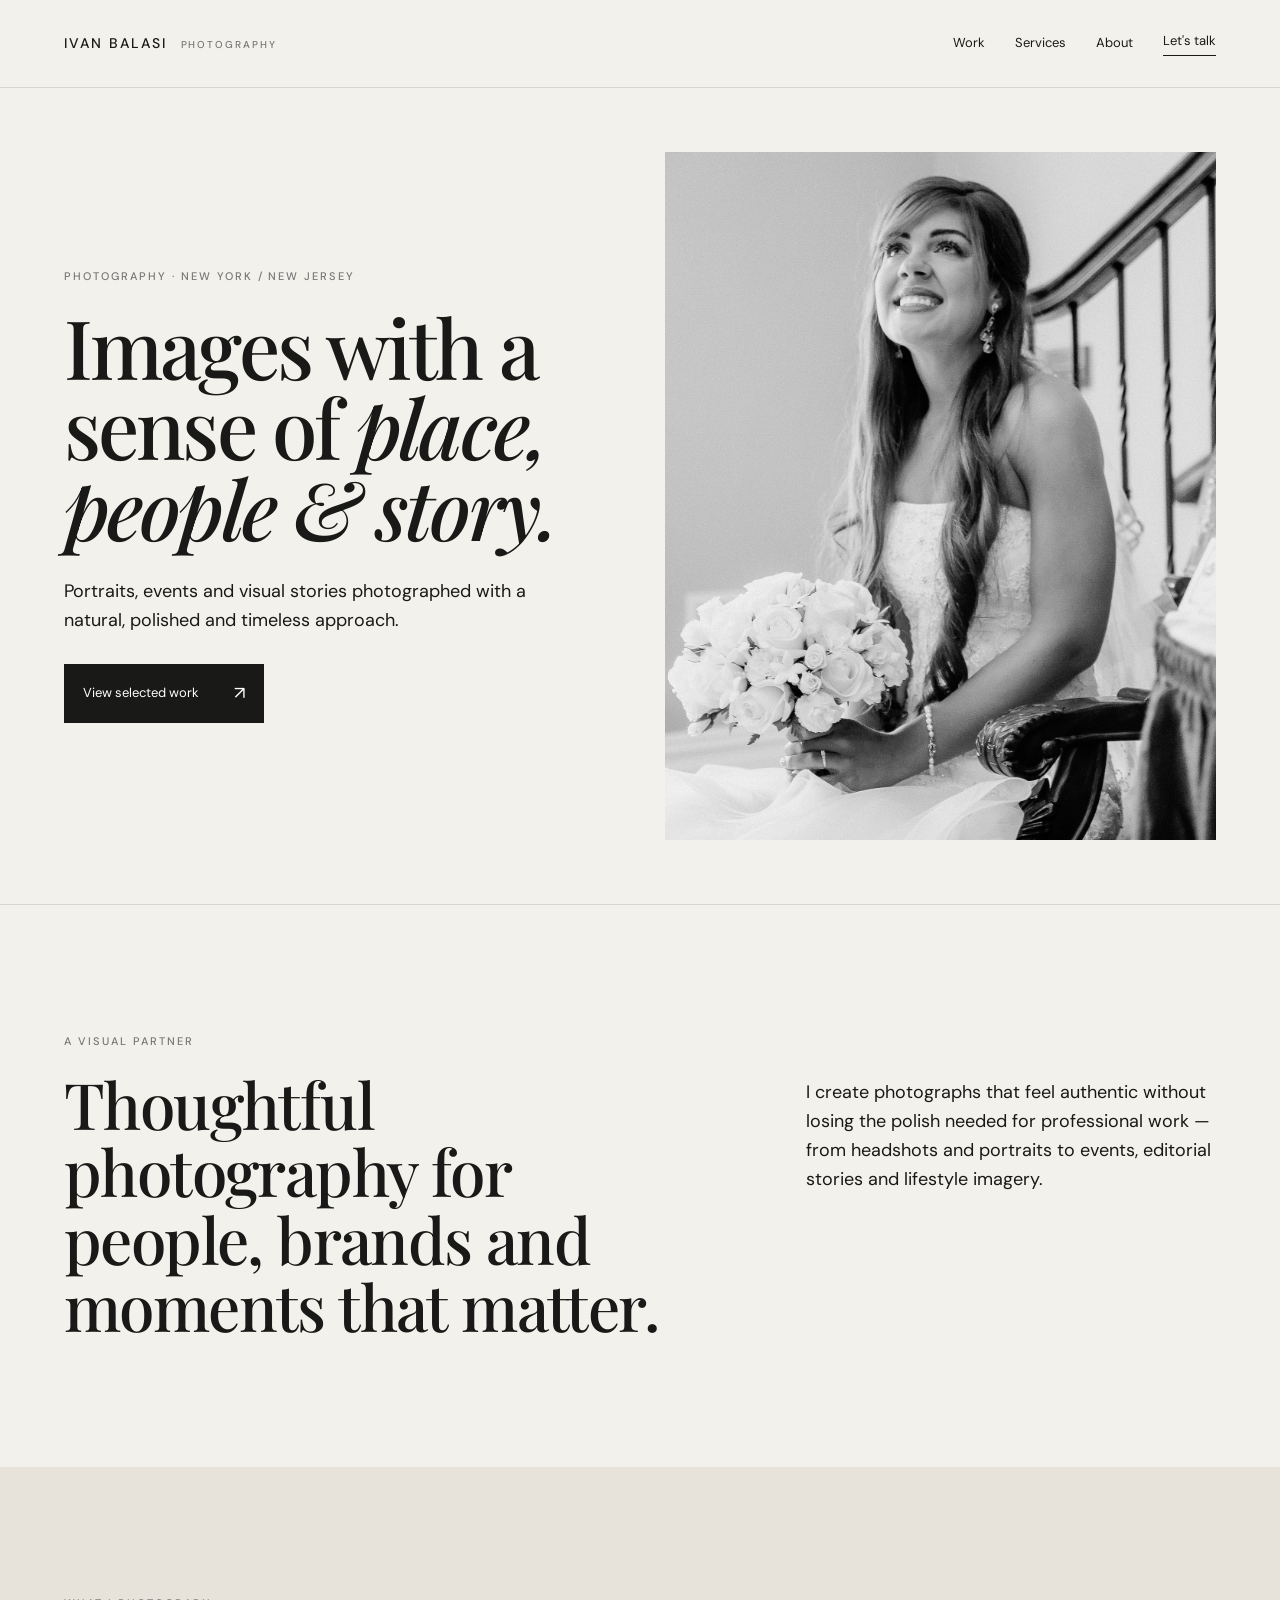
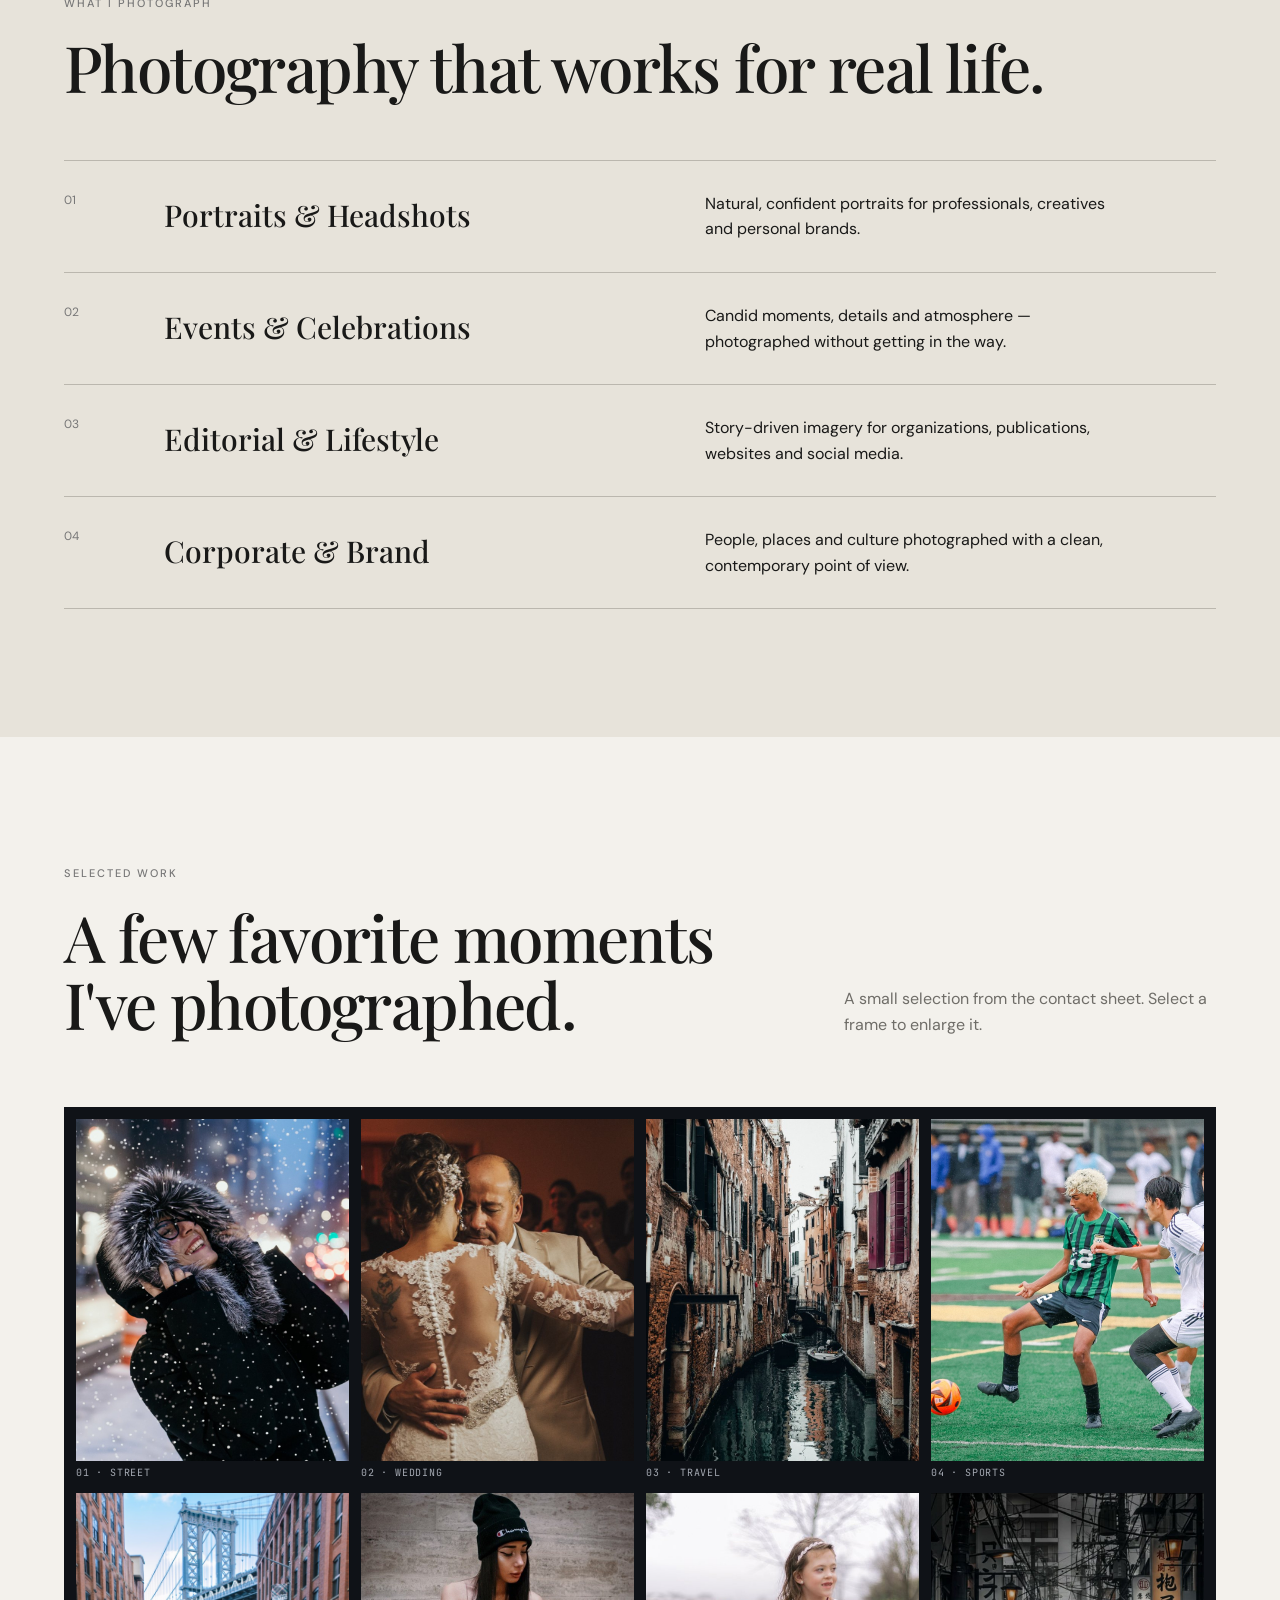
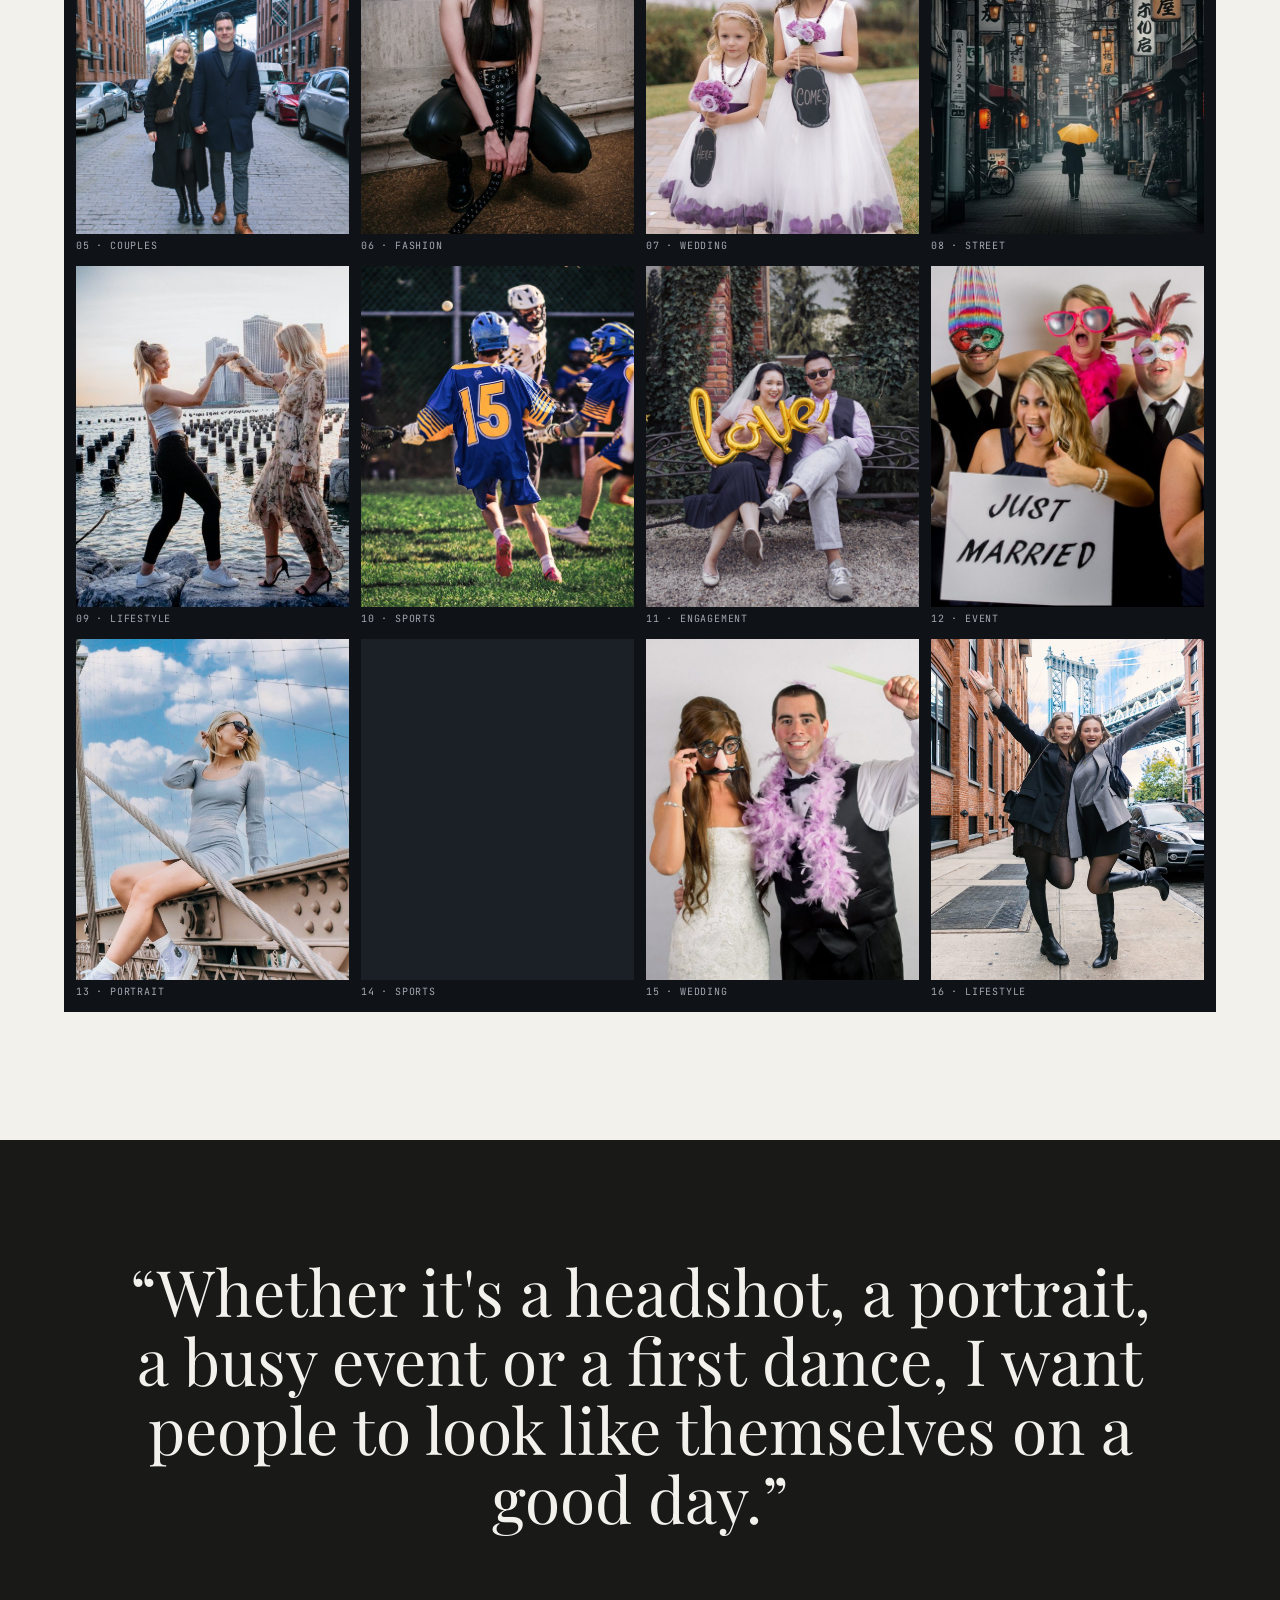
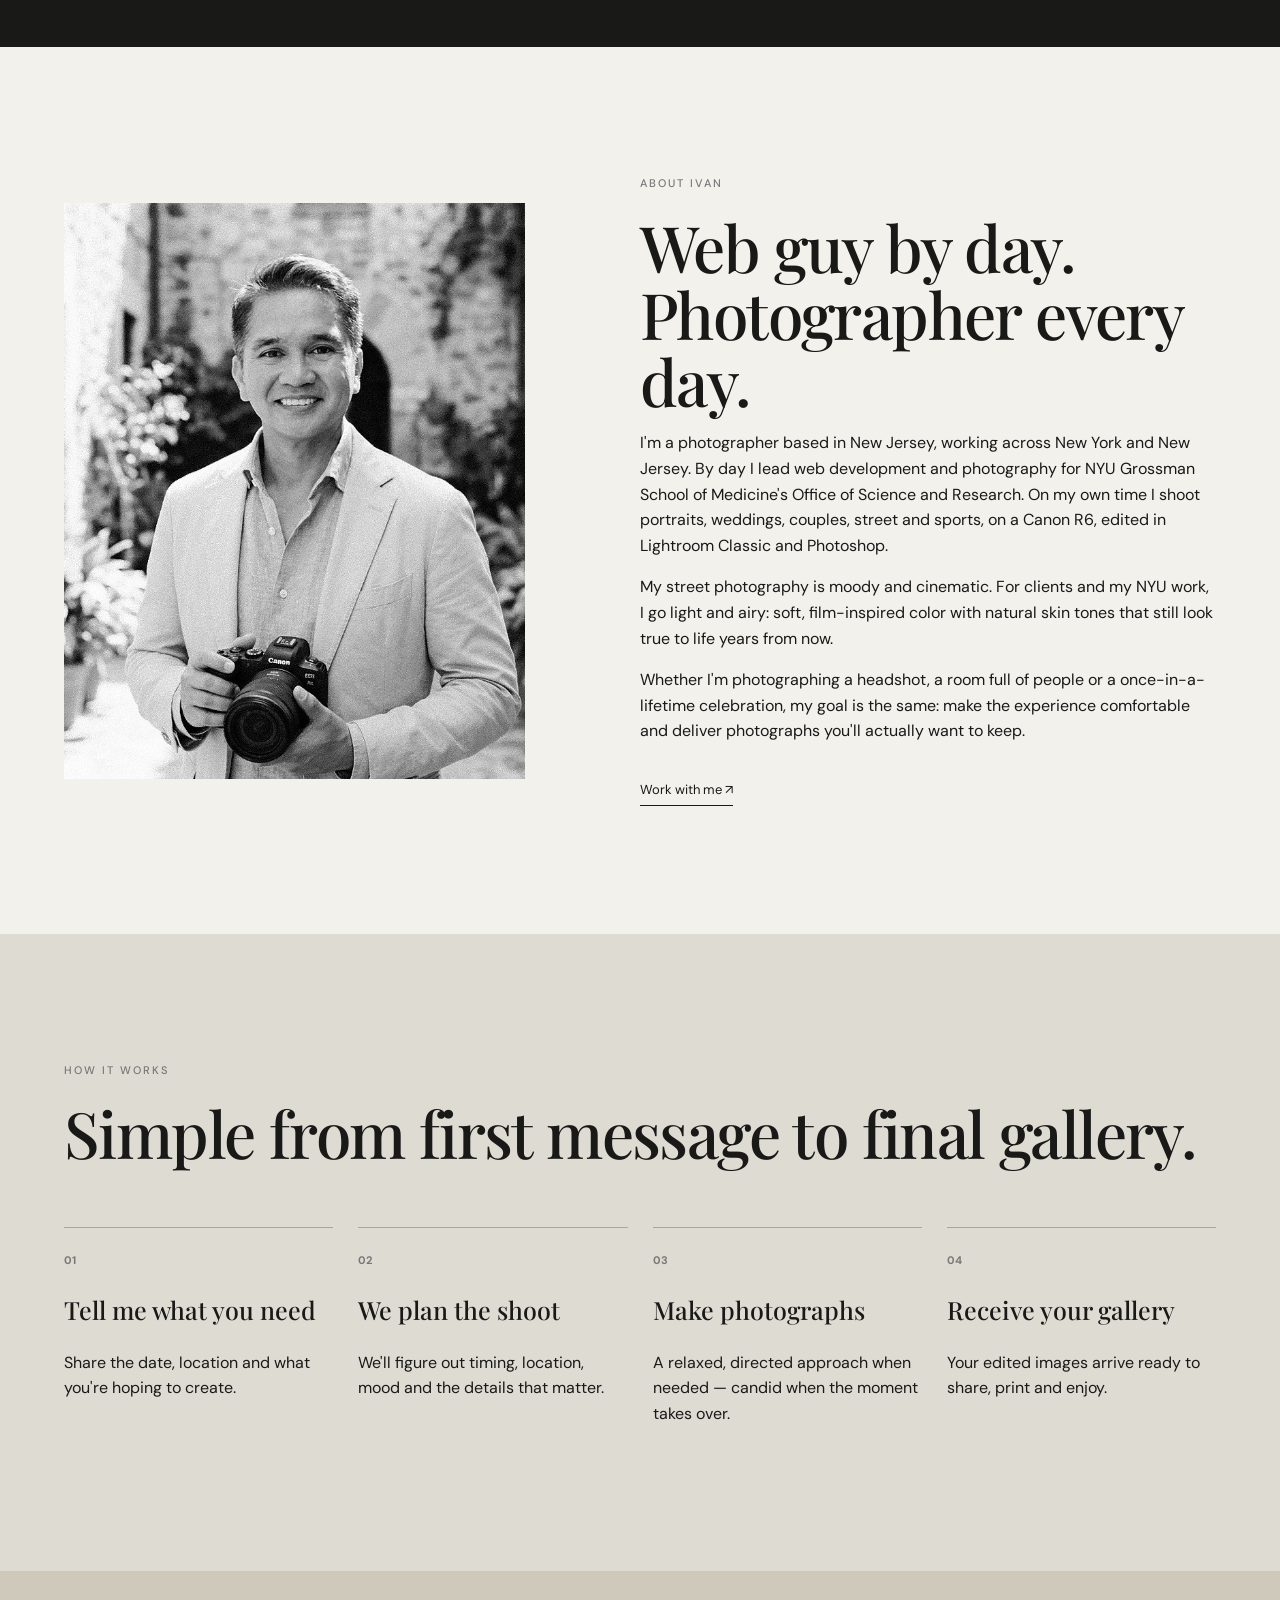
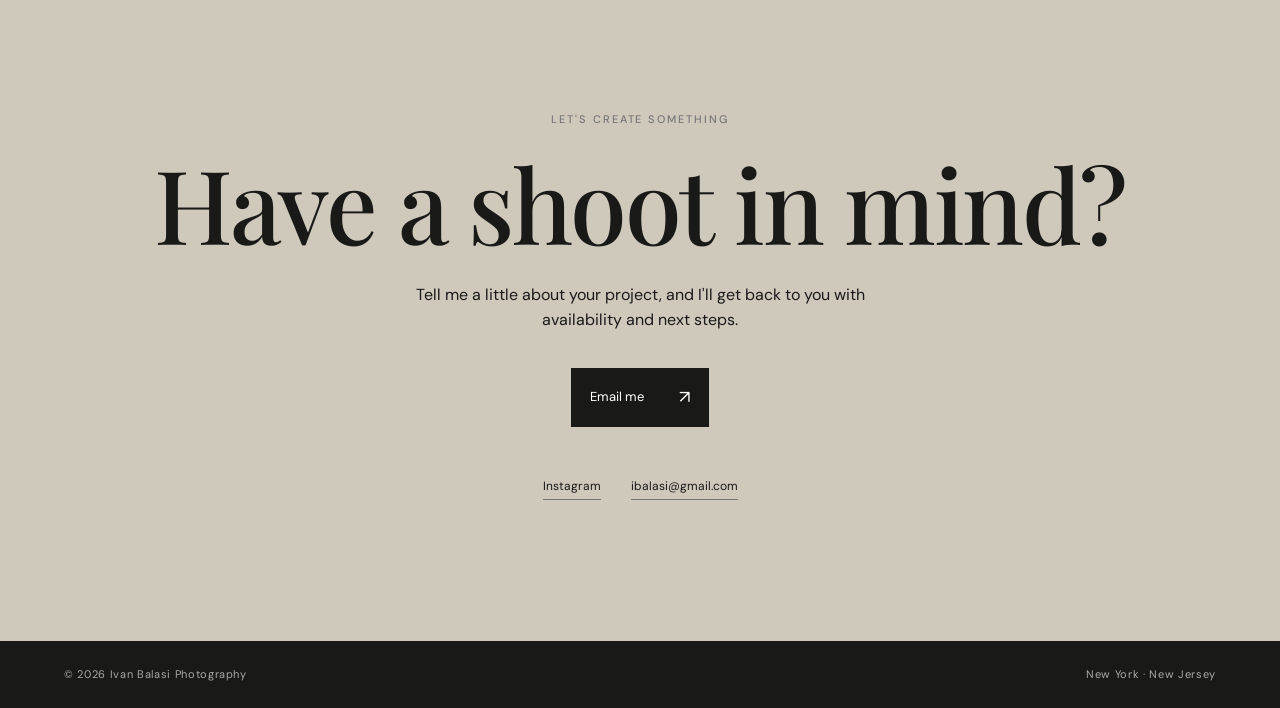
==== photography/index.html @ e1a828f0 "Photogrpahy folder" ====
<!doctype html>
<html lang="en">
<head>
  <meta charset="utf-8">
  <meta name="viewport" content="width=device-width, initial-scale=1">
  <meta name="description" content="Ivan Balasi Photography — portraits, events, editorial and lifestyle photography in New York and New Jersey.">
  <title>Ivan Balasi Photography</title>
  <link rel="canonical" href="https://ivanbalasi.com/photography/">
  <link rel="preconnect" href="https://fonts.googleapis.com">
  <link rel="preconnect" href="https://fonts.gstatic.com" crossorigin>
  <link href="https://fonts.googleapis.com/css2?family=DM+Sans:wght@400;500&family=JetBrains+Mono:wght@400;500&family=Playfair+Display:wght@500;600&display=swap" rel="stylesheet">
  <link rel="stylesheet" href="styles.css">
</head>
<body>
  <header class="site-header">
    <a class="logo" href="#top">IVAN BALASI <span>PHOTOGRAPHY</span></a>
    <nav>
      <a href="#work">Work</a>
      <a href="#services">Services</a>
      <a href="#about">About</a>
      <a href="#contact" class="nav-cta">Let's talk</a>
    </nav>
  </header>

  <main id="top">
    <section class="hero">
      <div class="hero-copy">
        <p class="eyebrow">PHOTOGRAPHY · NEW YORK / NEW JERSEY</p>
        <h1>Images with a sense of <em>place, people &amp; story.</em></h1>
        <p class="hero-text">Portraits, events and visual stories photographed with a natural, polished and timeless approach.</p>
        <a class="button" href="#work">View selected work <span>↗</span></a>
      </div>
      <div class="hero-image">
        <img src="img/hero.jpg" alt="Black and white portrait of a smiling bride holding a bouquet of white roses, seated by a staircase" fetchpriority="high">
      </div>
    </section>

    <section class="intro">
      <p class="eyebrow">A VISUAL PARTNER</p>
      <div class="intro-grid">
        <h2>Thoughtful photography for people, brands and moments that matter.</h2>
        <p>I create photographs that feel authentic without losing the polish needed for professional work — from headshots and portraits to events, editorial stories and lifestyle imagery.</p>
      </div>
    </section>

    <section id="services" class="services">
      <div class="section-heading">
        <p class="eyebrow">WHAT I PHOTOGRAPH</p>
        <h2>Photography that works for real life.</h2>
      </div>
      <div class="service-list">
        <article><span>01</span><h3>Portraits &amp; Headshots</h3><p>Natural, confident portraits for professionals, creatives and personal brands.</p></article>
        <article><span>02</span><h3>Events &amp; Celebrations</h3><p>Candid moments, details and atmosphere — photographed without getting in the way.</p></article>
        <article><span>03</span><h3>Editorial &amp; Lifestyle</h3><p>Story-driven imagery for organizations, publications, websites and social media.</p></article>
        <article><span>04</span><h3>Corporate &amp; Brand</h3><p>People, places and culture photographed with a clean, contemporary point of view.</p></article>
      </div>
    </section>

    <section id="work" class="portfolio">
      <div class="section-heading portfolio-heading">
        <div><p class="eyebrow">SELECTED WORK</p><h2>A few favorite moments I've photographed.</h2></div>
        <p class="muted">A small selection from the contact sheet. Select a frame to enlarge it.</p>
      </div>
      <ul class="sheet">
          <li>
            <button type="button" class="frame" data-full="img/photo-12.jpg" data-title="Street" aria-label="Enlarge photo 1: Street">
              <img src="img/photo-12.jpg" alt="Woman in a fur-lined hood laughing up at falling snow on a city street at night" loading="lazy" decoding="async">
            </button>
            <span class="frame-no">01 · STREET</span>
          </li>
          <li>
            <button type="button" class="frame" data-full="img/photo-13.jpg" data-title="Wedding" aria-label="Enlarge photo 2: Wedding">
              <img src="img/photo-13.jpg" class="pos-20" alt="Father and bride sharing their first dance, her lace gown and pinned curls in the foreground" loading="lazy" decoding="async">
            </button>
            <span class="frame-no">02 · WEDDING</span>
          </li>
          <li>
            <button type="button" class="frame" data-full="img/photo-01.jpg" data-title="Travel" aria-label="Enlarge photo 3: Travel">
              <img src="img/photo-01.jpg" alt="Quiet Venice canal between weathered brick buildings, two boats on the water" loading="lazy" decoding="async">
            </button>
            <span class="frame-no">03 · TRAVEL</span>
          </li>
          <li>
            <button type="button" class="frame" data-full="img/photo-14.jpg" data-title="Sports" aria-label="Enlarge photo 4: Sports">
              <img src="img/photo-14.jpg" style="object-position: 25% center" alt="High school soccer player controlling the ball as two defenders in white close in on a rainy day" loading="lazy" decoding="async">
            </button>
            <span class="frame-no">04 · SPORTS</span>
          </li>
          <li>
            <button type="button" class="frame" data-full="img/photo-11.jpg" data-title="Couples" aria-label="Enlarge photo 5: Couples">
              <img src="img/photo-11.jpg" alt="Couple walking hand in hand down a Dumbo cobblestone street with the Manhattan Bridge behind them" loading="lazy" decoding="async">
            </button>
            <span class="frame-no">05 · COUPLES</span>
          </li>
          <li>
            <button type="button" class="frame" data-full="img/photo-15.jpg" data-title="Fashion" aria-label="Enlarge photo 6: Fashion">
              <img src="img/photo-15.jpg" alt="Woman in a black beanie, crop top and leather pants crouching against a stone wall" loading="lazy" decoding="async">
            </button>
            <span class="frame-no">06 · FASHION</span>
          </li>
          <li>
            <button type="button" class="frame" data-full="img/photo-10.jpg" data-title="Wedding" aria-label="Enlarge photo 7: Wedding">
              <img src="img/photo-10.jpg" alt="Two flower girls in white tulle dresses carrying purple roses and chalkboard signs reading Here and Comes" loading="lazy" decoding="async">
            </button>
            <span class="frame-no">07 · WEDDING</span>
          </li>
          <li>
            <button type="button" class="frame" data-full="img/photo-04.jpg" data-title="Street" aria-label="Enlarge photo 8: Street">
              <img src="img/photo-04.jpg" alt="Lone figure with a yellow umbrella walking down a lantern-lit alley" loading="lazy" decoding="async">
            </button>
            <span class="frame-no">08 · STREET</span>
          </li>
          <li>
            <button type="button" class="frame" data-full="img/photo-05.jpg" data-title="Lifestyle" aria-label="Enlarge photo 9: Lifestyle">
              <img src="img/photo-05.jpg" alt="Two friends dancing on rocks by the East River at sunset, the Lower Manhattan skyline behind them" loading="lazy" decoding="async">
            </button>
            <span class="frame-no">09 · LIFESTYLE</span>
          </li>
          <li>
            <button type="button" class="frame" data-full="img/photo-16.jpg" data-title="Sports" aria-label="Enlarge photo 10: Sports">
              <img src="img/photo-16.jpg" alt="Youth lacrosse player in a blue and gold number 15 jersey chasing the ball during a game" loading="lazy" decoding="async">
            </button>
            <span class="frame-no">10 · SPORTS</span>
          </li>
          <li>
            <button type="button" class="frame" data-full="img/photo-09.jpg" data-title="Engagement" aria-label="Enlarge photo 11: Engagement">
              <img src="img/photo-09.jpg" alt="Couple on an ivy-covered garden bench holding a gold LOVE balloon, the bride-to-be in a short veil" loading="lazy" decoding="async">
            </button>
            <span class="frame-no">11 · ENGAGEMENT</span>
          </li>
          <li>
            <button type="button" class="frame" data-full="img/photo-02.jpg" data-title="Event" aria-label="Enlarge photo 12: Event">
              <img src="img/photo-02.jpg" alt="Wedding party hamming it up in a photo booth with masks, props and a Just Married sign" loading="lazy" decoding="async">
            </button>
            <span class="frame-no">12 · EVENT</span>
          </li>
          <li>
            <button type="button" class="frame" data-full="img/photo-08.jpg" data-title="Portrait" aria-label="Enlarge photo 13: Portrait">
              <img src="img/photo-08.jpg" class="pos-35" alt="Woman in sunglasses seated on the Brooklyn Bridge railing against a cloudy blue sky" loading="lazy" decoding="async">
            </button>
            <span class="frame-no">13 · PORTRAIT</span>
          </li>
          <li>
            <button type="button" class="frame" data-full="img/photo-06.jpg" data-title="Sports" aria-label="Enlarge photo 14: Sports">
              <img src="img/photo-06.jpg" class="pos-40" alt="Youth soccer player mid bicycle kick as two defenders jump for the ball" loading="lazy" decoding="async">
            </button>
            <span class="frame-no">14 · SPORTS</span>
          </li>
          <li>
            <button type="button" class="frame" data-full="img/photo-07.jpg" data-title="Wedding" aria-label="Enlarge photo 15: Wedding">
              <img src="img/photo-07.jpg" class="pos-30" alt="Bride and groom clowning in a wedding photo booth with novelty glasses and a feather boa" loading="lazy" decoding="async">
            </button>
            <span class="frame-no">15 · WEDDING</span>
          </li>
          <li>
            <button type="button" class="frame" data-full="img/photo-03.jpg" data-title="Lifestyle" aria-label="Enlarge photo 16: Lifestyle">
              <img src="img/photo-03.jpg" alt="Two friends with arms raised on a Dumbo street, the Manhattan Bridge behind them" loading="lazy" decoding="async">
            </button>
            <span class="frame-no">16 · LIFESTYLE</span>
          </li>
      </ul>
    </section>

    <dialog class="lightbox" aria-label="Photo viewer">
      <figure>
        <img src="" alt="">
        <figcaption><span class="lb-title"></span><span class="lb-count"></span></figcaption>
      </figure>
      <button type="button" class="lb-btn lb-prev" aria-label="Previous photo">←</button>
      <button type="button" class="lb-btn lb-next" aria-label="Next photo">→</button>
      <button type="button" class="lb-btn lb-close" aria-label="Close">×</button>
    </dialog>

    <section class="statement">
      <p>“Whether it's a headshot, a portrait, a busy event or a first dance, I want people to look like themselves on a good day.”</p>
    </section>

    <section id="about" class="about">
      <div class="about-image">
        <img src="img/about-ivan.jpg" alt="Black and white photo of Ivan Balasi smiling and holding a Canon camera in a stone courtyard with potted plants" loading="lazy" decoding="async">
      </div>
      <div class="about-copy">
        <p class="eyebrow">ABOUT IVAN</p>
        <h2>Web guy by day. Photographer every day.</h2>
        <p>I'm a photographer based in New Jersey, working across New York and New Jersey. By day I lead web development and photography for NYU Grossman School of Medicine's Office of Science and Research. On my own time I shoot portraits, weddings, couples, street and sports, on a Canon R6, edited in Lightroom Classic and Photoshop.</p>
        <p>My street photography is moody and cinematic. For clients and my NYU work, I go light and airy: soft, film-inspired color with natural skin tones that still look true to life years from now.</p>
        <p>Whether I'm photographing a headshot, a room full of people or a once-in-a-lifetime celebration, my goal is the same: make the experience comfortable and deliver photographs you'll actually want to keep.</p>
        <a class="text-link" href="#contact">Work with me ↗</a>
      </div>
    </section>

    <section class="process">
      <div class="section-heading"><p class="eyebrow">HOW IT WORKS</p><h2>Simple from first message to final gallery.</h2></div>
      <div class="process-grid">
        <div><b>01</b><h3>Tell me what you need</h3><p>Share the date, location and what you're hoping to create.</p></div>
        <div><b>02</b><h3>We plan the shoot</h3><p>We'll figure out timing, location, mood and the details that matter.</p></div>
        <div><b>03</b><h3>Make photographs</h3><p>A relaxed, directed approach when needed — candid when the moment takes over.</p></div>
        <div><b>04</b><h3>Receive your gallery</h3><p>Your edited images arrive ready to share, print and enjoy.</p></div>
      </div>
    </section>


    <section id="contact" class="contact">
      <p class="eyebrow">LET'S CREATE SOMETHING</p>
      <h2>Have a shoot in mind?</h2>
      <p>Tell me a little about your project, and I'll get back to you with availability and next steps.</p>
      <a class="button dark" href="mailto:ibalasi@gmail.com">Email me <span>↗</span></a>
      <div class="contact-links">
        <a href="https://www.instagram.com/ivanbalasiphoto/" target="_blank" rel="noopener">Instagram</a>
        <a href="mailto:ibalasi@gmail.com">ibalasi@gmail.com</a>
      </div>
    </section>
  </main>

  <footer>
    <span>© 2026 Ivan Balasi Photography</span>
    <span>New York · New Jersey</span>
  </footer>

  <script src="script.js"></script>
</body>
</html>
---- photography/styles.css ----
*{box-sizing:border-box}html{scroll-behavior:smooth}body{margin:0;background:#f3f1ec;color:#191918;font-family:"DM Sans",Arial,sans-serif;font-size:16px;line-height:1.6}img{display:block;width:100%;height:100%;object-fit:cover}a{color:inherit;text-decoration:none}.site-header{height:88px;display:flex;align-items:center;justify-content:space-between;padding:0 5vw;border-bottom:1px solid #d8d5ce;background:#f3f1ec;position:sticky;top:0;z-index:10}.logo{font-size:14px;letter-spacing:.14em;font-weight:500}.logo span{font-size:10px;margin-left:8px;color:#777}.site-header nav{display:flex;align-items:center;gap:30px;font-size:13px}.nav-cta{border-bottom:1px solid #191918;padding-bottom:3px}.hero{min-height:calc(100vh - 88px);display:grid;grid-template-columns:1fr 1.05fr;gap:6vw;padding:5vw}.hero-copy{display:flex;flex-direction:column;justify-content:center;max-width:650px}.eyebrow{font-size:11px;letter-spacing:.18em;font-weight:500;color:#777;margin:0 0 20px}.hero h1{font-family:"Playfair Display",serif;font-size:clamp(48px,6.4vw,94px);font-weight:500;line-height:.98;letter-spacing:-.035em;margin:0}.hero h1 em{font-style:italic;font-weight:500}.hero-text{font-size:18px;max-width:510px;margin:30px 0}.button{display:inline-flex;align-items:center;justify-content:space-between;gap:35px;background:#191918;color:#fff;padding:15px 19px;width:max-content;font-size:13px}.button span{font-size:18px}.hero-image{min-height:680px}.image-slot{position:relative}.image-slot:after{content:attr(data-label);position:absolute;left:14px;bottom:14px;background:rgba(255,255,255,.88);padding:7px 10px;font-size:10px;letter-spacing:.08em;text-transform:uppercase}.intro,.services,.portfolio,.process,.about{padding:10vw 5vw}.intro{border-top:1px solid #d8d5ce}.intro-grid{display:grid;grid-template-columns:1.2fr .8fr;gap:10vw}.intro h2,.section-heading h2,.about h2,.contact h2{font-family:"Playfair Display",serif;font-weight:500;font-size:clamp(38px,5vw,68px);line-height:1.05;letter-spacing:-.025em;margin:0}.intro-grid p{max-width:470px;font-size:18px;margin:8px 0}.services{background:#e7e3da}.service-list{margin-top:60px;border-top:1px solid #bbb7ae}.service-list article{display:grid;grid-template-columns:70px 1fr 1fr;gap:30px;align-items:start;padding:30px 0;border-bottom:1px solid #bbb7ae}.service-list span{font-size:12px;color:#777}.service-list h3{font-family:"Playfair Display",serif;font-size:30px;font-weight:500;margin:0}.service-list p{margin:0;max-width:430px}.portfolio-heading{display:grid;grid-template-columns:1fr .55fr;gap:8vw;align-items:end}.muted{color:#6f6d68;margin:0}.statement{padding:9vw 10vw;background:#191918;color:#f3f1ec;text-align:center}.statement p{font-family:"Playfair Display",serif;font-size:clamp(32px,5vw,65px);line-height:1.08;max-width:1100px;margin:auto}.about{display:grid;grid-template-columns:.8fr 1fr;gap:9vw;align-items:center}.about-image{aspect-ratio:4/5;max-width:560px}.about-copy p:not(.eyebrow){max-width:600px}.text-link{display:inline-block;margin-top:20px;border-bottom:1px solid #191918;padding-bottom:4px;font-size:13px}.process{background:#dedbd3}.process-grid{display:grid;grid-template-columns:repeat(4,1fr);gap:25px;margin-top:60px}.process-grid div{border-top:1px solid #aaa69e;padding-top:18px}.process-grid b{font-size:11px;color:#777}.process-grid h3{font-family:"Playfair Display",serif;font-size:25px;font-weight:500;line-height:1.15}.testimonial{text-align:center;padding:10vw 15vw}.testimonial blockquote{font-family:"Playfair Display",serif;font-size:clamp(30px,4vw,54px);line-height:1.1;margin:20px auto}.testimonial cite{font-style:normal;font-size:12px;color:#777}.contact{background:#cfc9bc;text-align:center;padding:11vw 5vw}.contact h2{font-size:clamp(50px,8vw,110px)}.contact>p:not(.eyebrow){max-width:500px;margin:25px auto 35px}.button.dark{background:#191918}.contact-links{display:flex;justify-content:center;gap:30px;margin-top:50px;font-size:12px}.contact-links a{border-bottom:1px solid #777;padding-bottom:3px}footer{display:flex;justify-content:space-between;padding:25px 5vw;background:#191918;color:#aaa;font-size:11px;letter-spacing:.06em}@media(max-width:800px){.site-header{height:70px}.site-header nav a:not(.nav-cta){display:none}.hero{grid-template-columns:1fr;padding:10vw 5vw;min-height:auto}.hero-image{min-height:520px}.intro-grid,.portfolio-heading,.about{grid-template-columns:1fr;gap:35px}.service-list article{grid-template-columns:45px 1fr}.service-list p{grid-column:2}.process-grid{grid-template-columns:1fr 1fr}.testimonial{padding:18vw 7vw}.contact{padding:18vw 5vw}footer{flex-direction:column;gap:8px}}

/* ---------- Selected work: contact sheet (matches ivanbalasi.com/photography.html) ---------- */
.sheet{display:grid;grid-template-columns:repeat(2,minmax(0,1fr));gap:8px;padding:8px;margin:70px 0 0;background:#0f1217;list-style:none}
@media(min-width:768px){.sheet{grid-template-columns:repeat(4,minmax(0,1fr));gap:12px;padding:12px}}
.sheet li{display:grid;gap:4px;min-width:0}
.sheet .frame{display:block;width:100%;padding:0;border:0;background:#1b1f26;cursor:zoom-in;aspect-ratio:4/5;max-width:100%;overflow:hidden}
.sheet .frame img{object-position:center;transition:transform .5s ease}
.sheet .frame:hover img{transform:scale(1.015)}
.sheet .frame:focus-visible{outline:2px solid #f3f1ec;outline-offset:2px}
.sheet .frame-no{font-family:"JetBrains Mono",ui-monospace,Menlo,monospace;font-size:10px;letter-spacing:.08em;color:#c9ced8;opacity:.8;font-variant-numeric:tabular-nums}
.sheet img.pos-20{object-position:center 20%}.sheet img.pos-30{object-position:center 30%}.sheet img.pos-35{object-position:center 35%}.sheet img.pos-40{object-position:center 40%}

/* Lightbox */
.lightbox{width:100vw;height:100vh;max-width:none;max-height:none;margin:0;padding:56px 16px;border:0;background:rgba(15,18,23,.96);color:#f3f1ec}
.lightbox::backdrop{background:rgba(15,18,23,.96)}
.lightbox figure{margin:0;height:100%;display:grid;grid-template-rows:minmax(0,1fr) auto;gap:12px;justify-items:center}
.lightbox img{width:auto;height:auto;max-width:100%;max-height:100%;object-fit:contain}
.lightbox figcaption{display:flex;gap:16px;font-family:"JetBrains Mono",ui-monospace,Menlo,monospace;font-size:11px;letter-spacing:.08em;text-transform:uppercase;color:#c9ced8}
.lb-btn{position:absolute;border:0;background:transparent;color:#f3f1ec;font-size:28px;line-height:1;padding:12px;cursor:pointer}
.lb-btn:focus-visible{outline:2px solid #f3f1ec}
.lb-prev{left:8px;top:50%;transform:translateY(-50%)}.lb-next{right:8px;top:50%;transform:translateY(-50%)}.lb-close{right:8px;top:8px}
@media(prefers-reduced-motion:reduce){.sheet .frame img{transition:none}html{scroll-behavior:auto}}

.hero-image img{object-position:center 20%}
.about-image img{object-position:57% center}
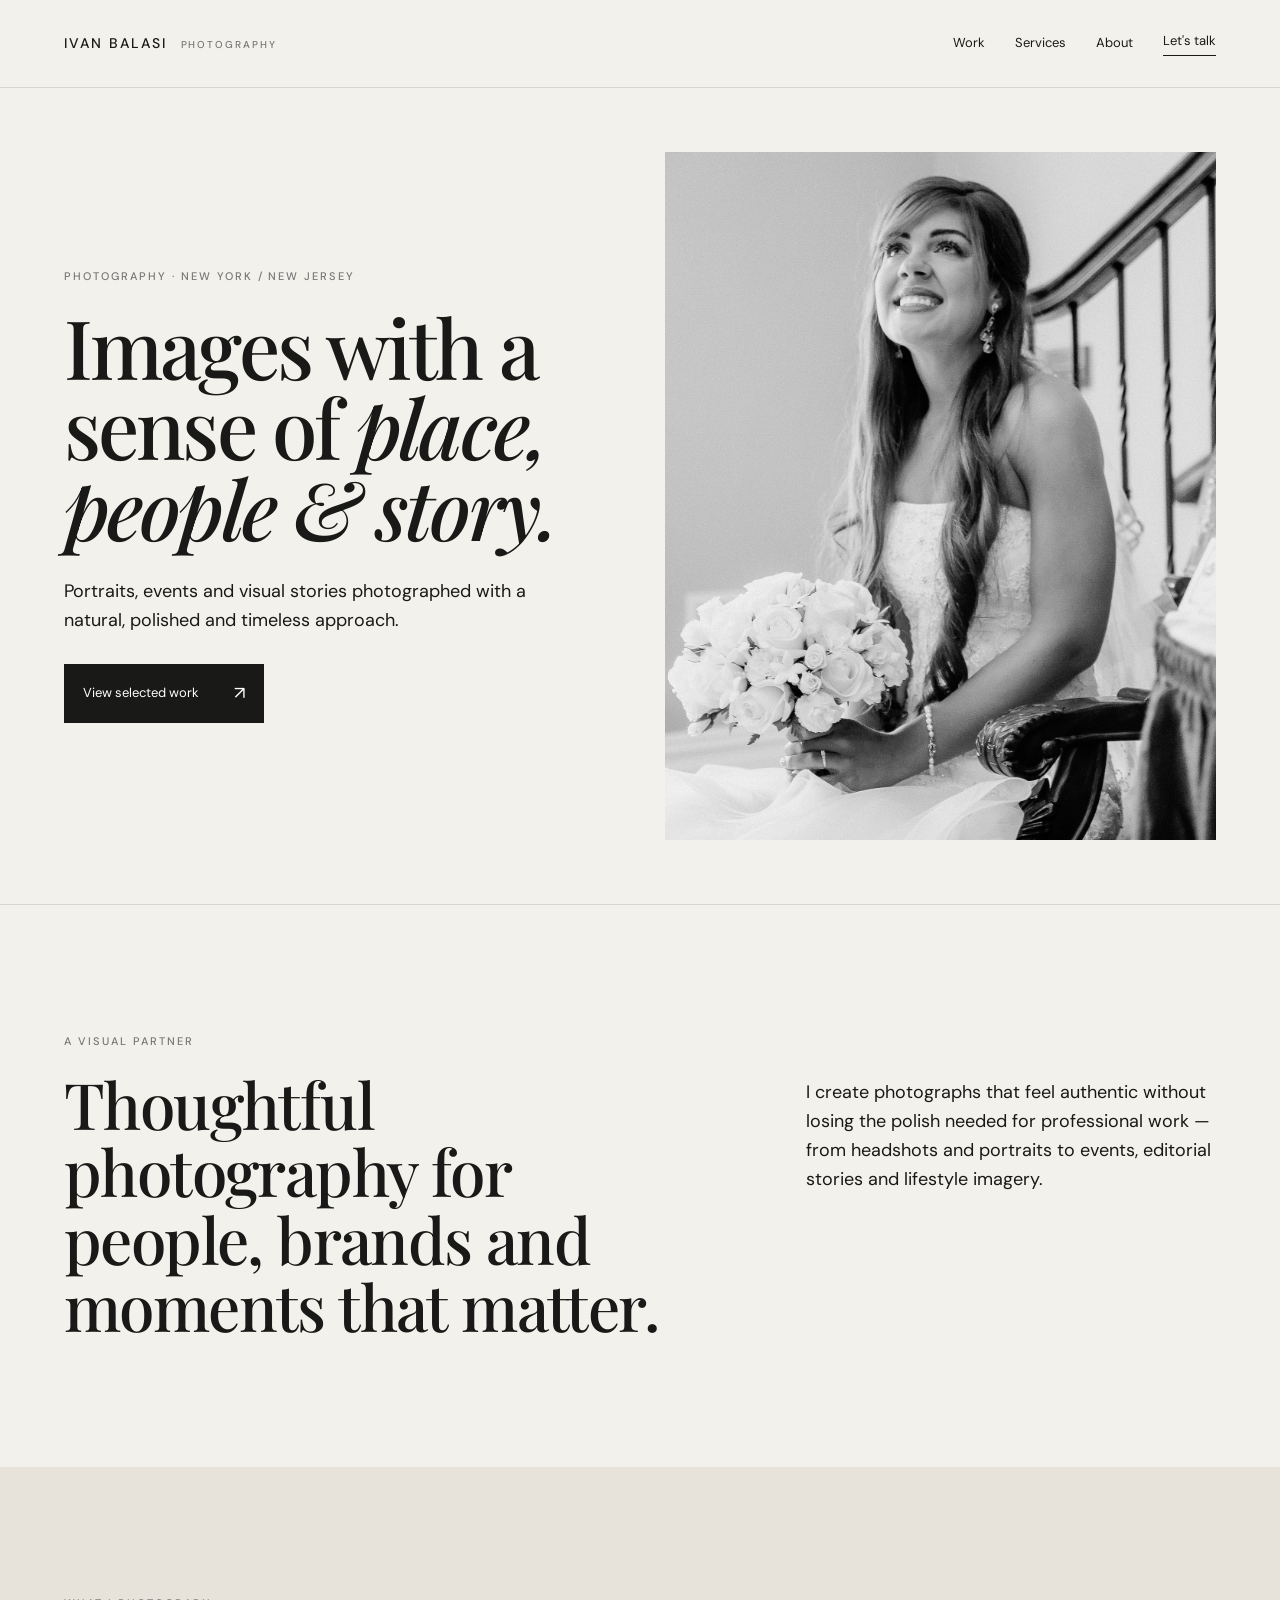
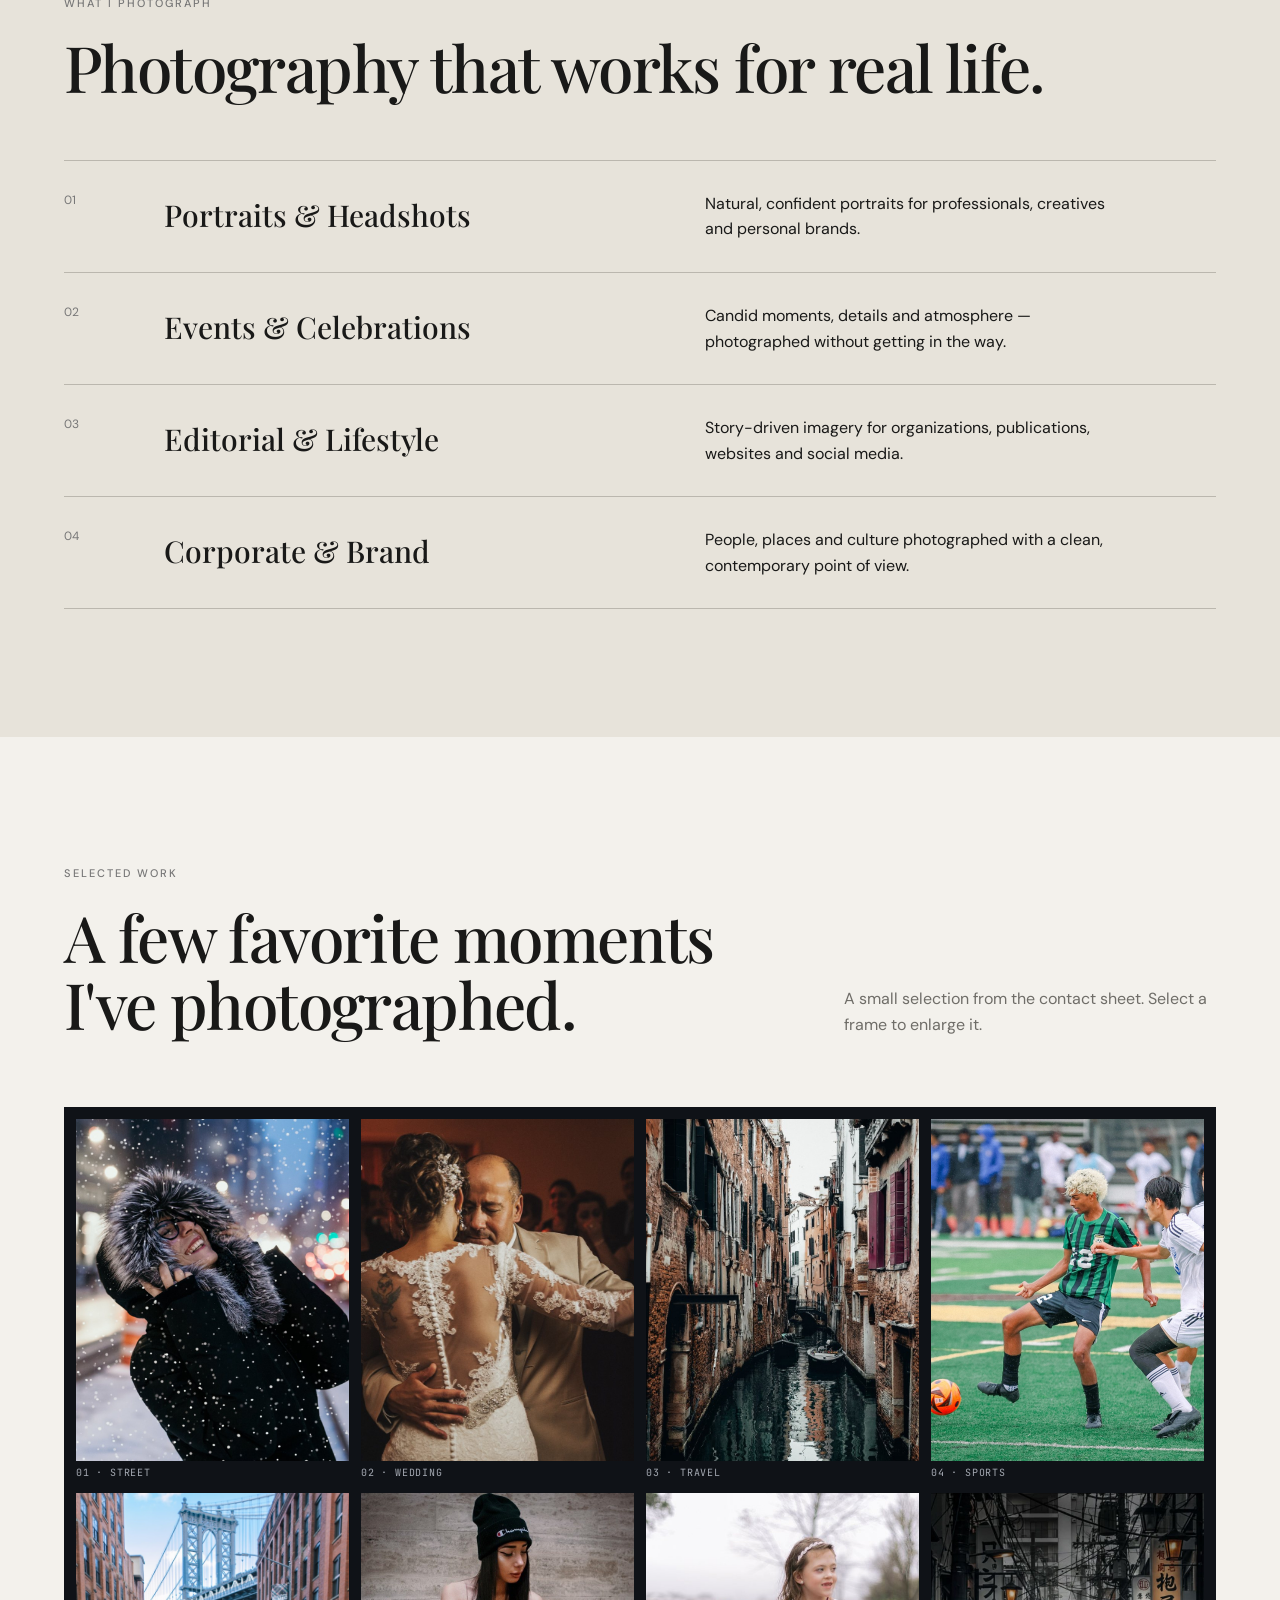
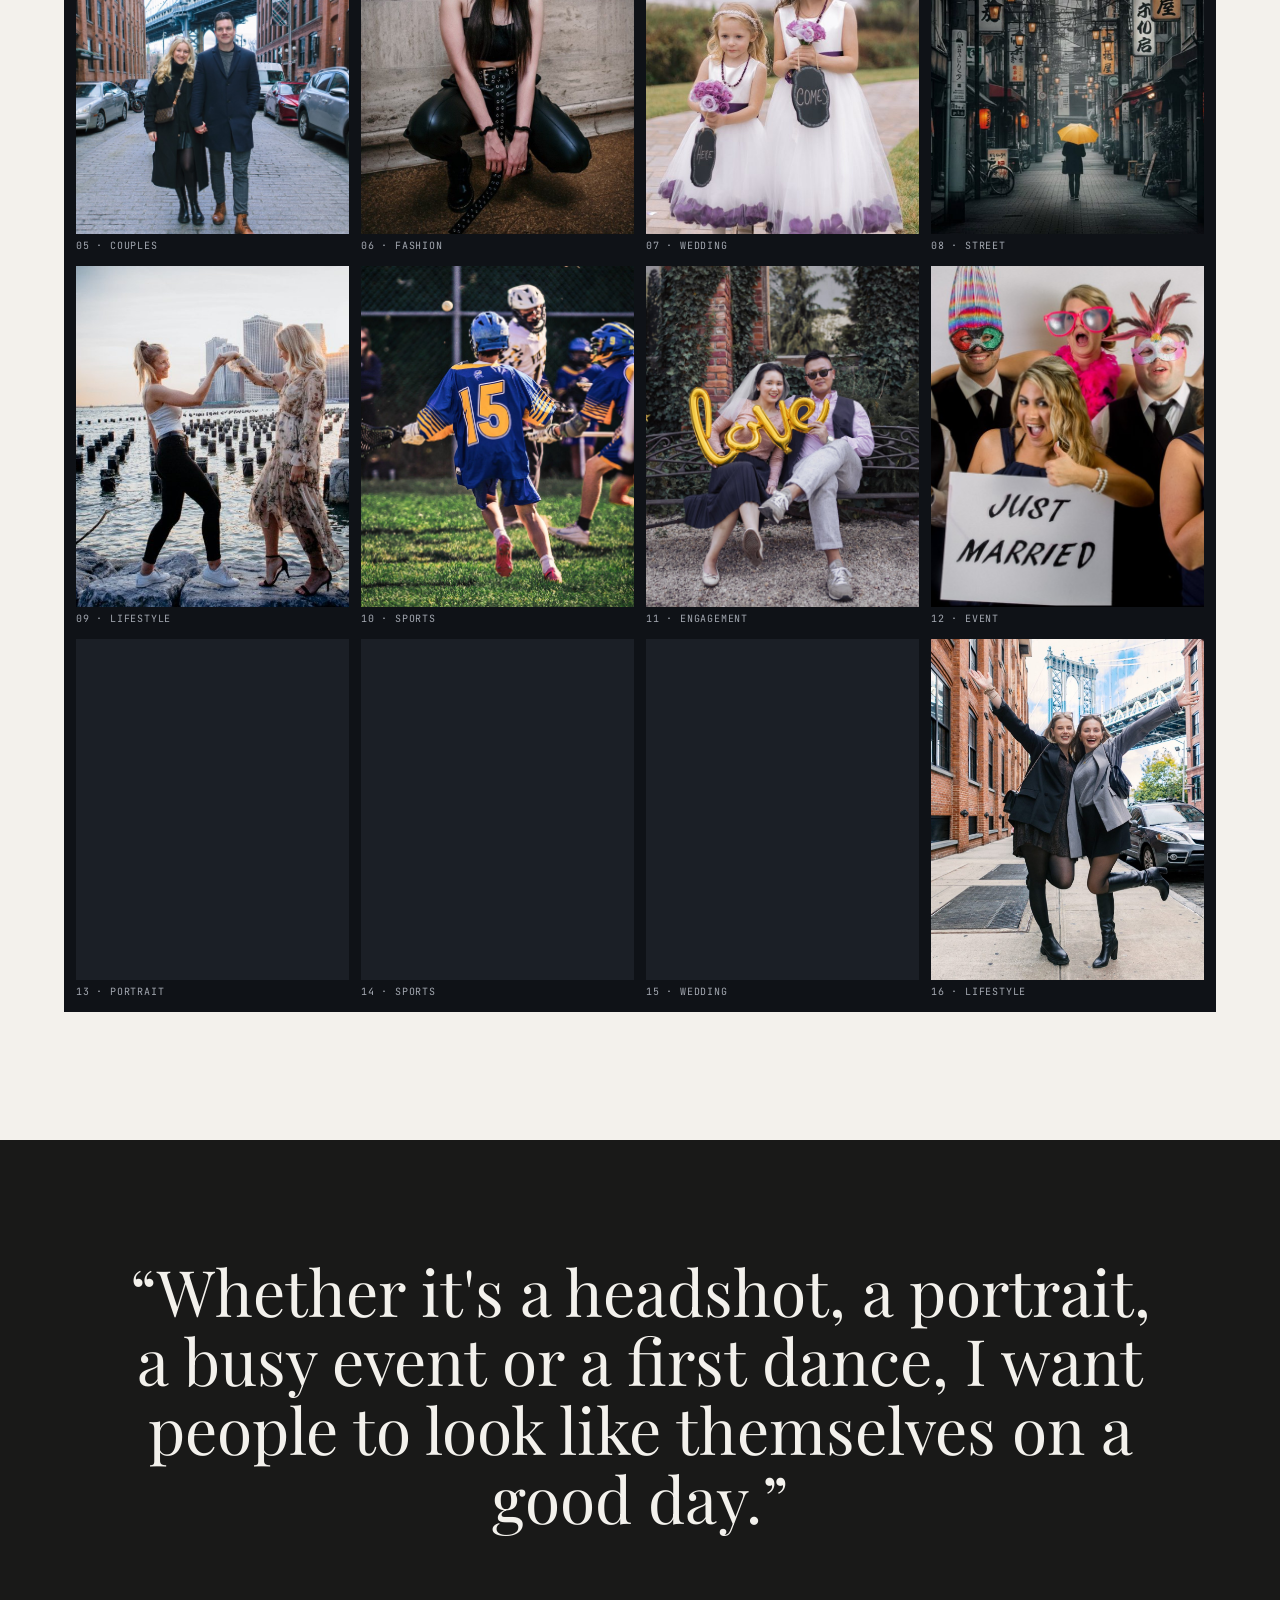
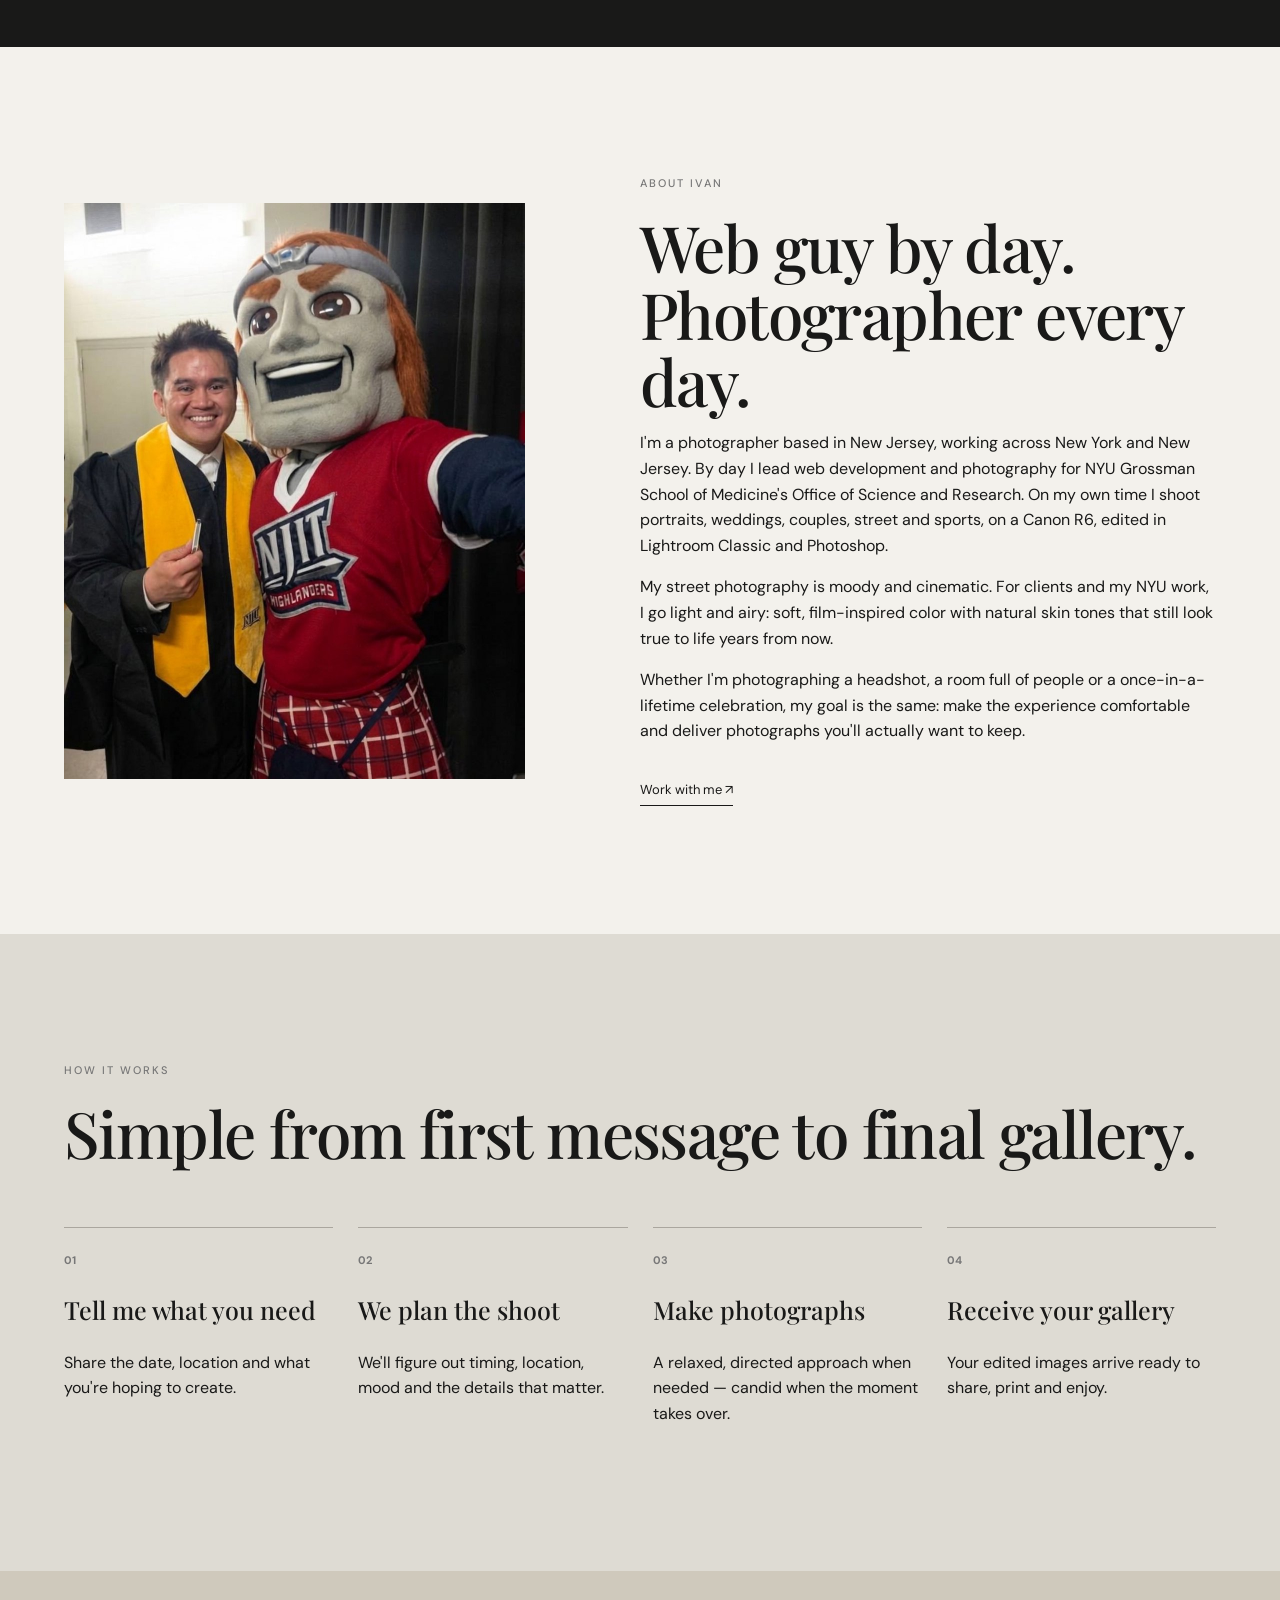
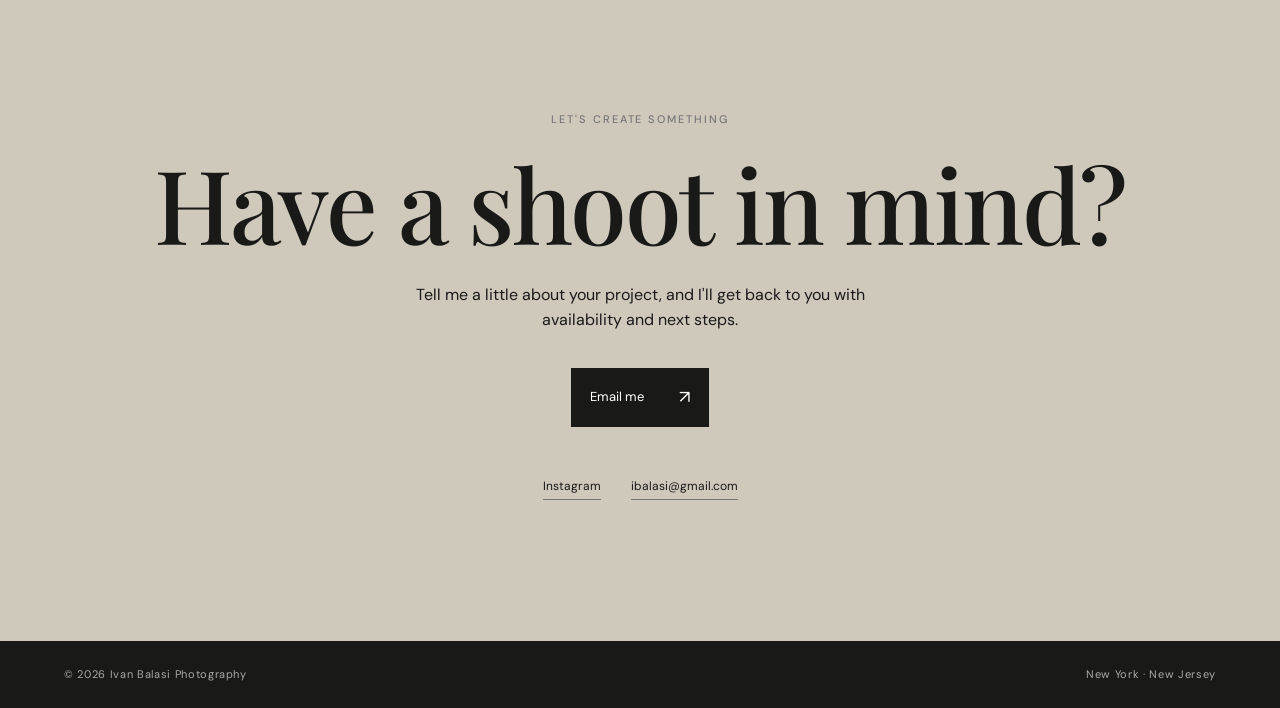
==== commit 024e3629: "Updated the About Ivan photo" ====
--- a/photography/index.html
+++ b/photography/index.html
@@ -177,7 +177,7 @@
 
     <section id="about" class="about">
       <div class="about-image">
-        <img src="img/about-ivan.jpg" alt="Black and white photo of Ivan Balasi smiling and holding a Canon camera in a stone courtyard with potted plants" loading="lazy" decoding="async">
+        <img src="img/about-ivan.jpg" alt="Ivan Balasi smiling in his graduation gown and gold stole next to the NJIT Highlander mascot" loading="lazy" decoding="async">
       </div>
       <div class="about-copy">
         <p class="eyebrow">ABOUT IVAN</p>
--- a/photography/styles.css
+++ b/photography/styles.css
@@ -23,4 +23,4 @@
 @media(prefers-reduced-motion:reduce){.sheet .frame img{transition:none}html{scroll-behavior:auto}}
 
 .hero-image img{object-position:center 20%}
-.about-image img{object-position:57% center}
+.about-image img{object-position:center 30%}
